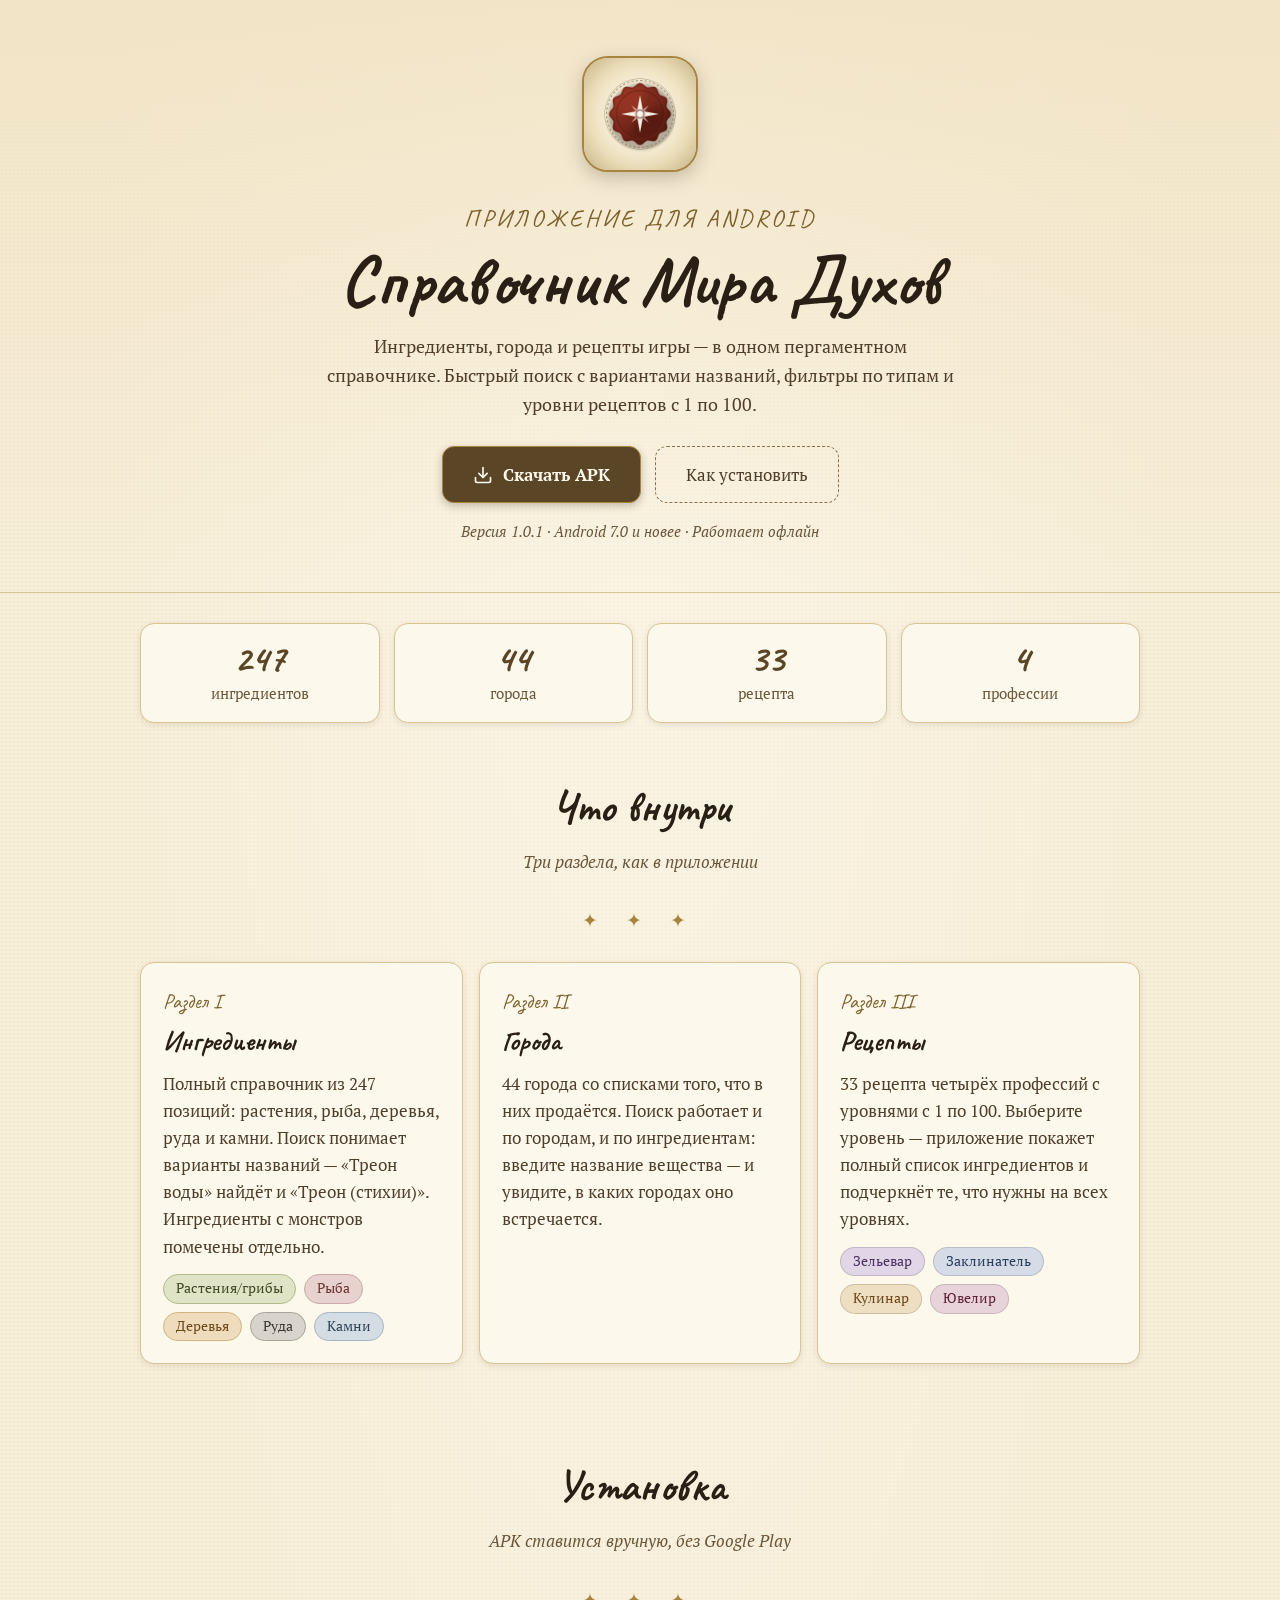
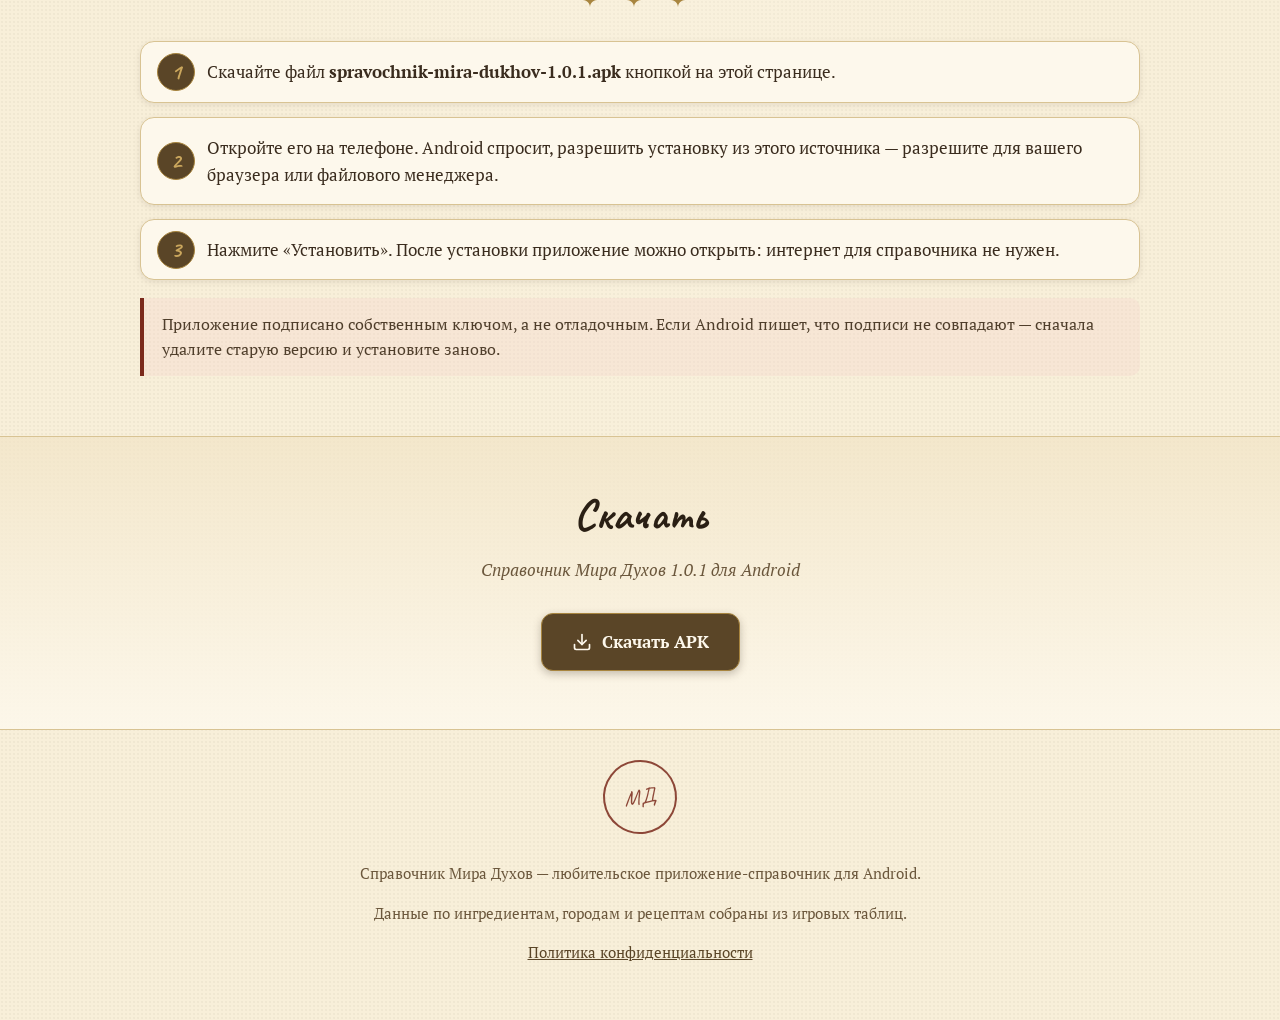
==== index.html @ a64dbea2 "Fix apk" ====
<!DOCTYPE html>
<html lang="ru">
<head>
  <meta charset="utf-8">
  <meta name="viewport" content="width=device-width, initial-scale=1">
  <title>Справочник Мира Духов — ингредиенты, города и рецепты для Android</title>
  <meta name="description" content="Справочник Мира Духов — приложение для Android: 247 ингредиентов, 44 города, 33 рецепта четырёх профессий. Быстрый поиск, фильтры по типам, уровни рецептов с 1 по 100. Скачайте APK.">
  <meta property="og:type" content="website">
  <meta property="og:title" content="Справочник Мира Духов">
  <meta property="og:description" content="Ингредиенты, города и рецепты игры — в одном пергаментном справочнике. APK для Android 7.0+.">
  <link rel="icon" type="image/png" href="./assets/favicon.png">
  <link rel="apple-touch-icon" href="./assets/icon.png">
  <link rel="preconnect" href="https://fonts.googleapis.com">
  <link rel="preconnect" href="https://fonts.gstatic.com" crossorigin>
  <link href="https://fonts.googleapis.com/css2?family=Caveat:wght@400;700&family=PT+Serif:ital,wght@0,400;0,700;1,400&display=swap" rel="stylesheet">
  <style>
    :root {
      --paper-0: #fdf8ec;
      --paper-50: #f8efd9;
      --paper-100: #f1e3c4;
      --paper-200: #e8d7ae;
      --paper-300: #d8c393;
      --ink-200: #8a7250;
      --ink-300: #6b573c;
      --ink-400: #4f3e2b;
      --ink-500: #3a2c1e;
      --ink-600: #2a1f14;
      --gold-300: #cba75d;
      --gold-500: #a8853f;
      --gold-700: #7d612b;
      --seal-500: #7b2a1c;
      --primary-700: #5a4527;
      --hand: 'Caveat', 'Comic Sans MS', cursive;
      --serif: 'PT Serif', Georgia, 'Times New Roman', serif;
    }

    * { box-sizing: border-box; }

    html { scroll-behavior: smooth; }

    body {
      margin: 0;
      font-family: var(--serif);
      font-size: 17px;
      line-height: 1.6;
      color: var(--ink-500);
      background-color: var(--paper-50);
      background-image:
        radial-gradient(ellipse at top, rgba(253, 248, 236, 0.7), transparent 60%),
        radial-gradient(rgba(58, 44, 30, 0.04) 1px, transparent 1px);
      background-size: 100% 100%, 4px 4px;
      -webkit-font-smoothing: antialiased;
    }

    .wrap { max-width: 1040px; margin: 0 auto; padding: 0 20px; }

    a { color: var(--primary-700); }
    a:focus-visible { outline: 2px solid var(--gold-500); outline-offset: 3px; border-radius: 4px; }

    /* ——— Шапка ——— */
    .hero {
      text-align: center;
      padding: 56px 0 34px;
      background: linear-gradient(180deg, rgba(241, 227, 196, 0.9), rgba(248, 239, 217, 0));
      border-bottom: 1px solid var(--paper-300);
    }

    .hero .kicker {
      font-family: var(--hand);
      font-size: 1.5rem;
      letter-spacing: 0.12em;
      text-transform: uppercase;
      color: var(--gold-700);
      margin: 0 0 6px;
    }

    .hero h1 {
      font-family: var(--hand);
      font-weight: 700;
      font-size: clamp(2.7rem, 7vw, 4.4rem);
      line-height: 1.05;
      color: var(--ink-600);
      margin: 0 0 14px;
    }

    .hero .lead { max-width: 640px; margin: 0 auto 26px; font-size: 1.15rem; color: var(--ink-400); }

    .logo {
      width: 116px;
      height: 116px;
      object-fit: cover;
      border-radius: 26px;
      border: 2px solid var(--gold-500);
      box-shadow: 0 6px 18px rgba(58, 44, 30, 0.25);
      margin-bottom: 20px;
      background: var(--paper-0);
    }

    .actions {
      display: flex;
      flex-wrap: wrap;
      gap: 14px;
      justify-content: center;
      align-items: center;
      margin-bottom: 14px;
    }

    .btn {
      display: inline-flex;
      align-items: center;
      gap: 10px;
      font-family: var(--serif);
      font-size: 1.08rem;
      font-weight: 700;
      text-decoration: none;
      padding: 14px 30px;
      border-radius: 12px;
      border: 1px solid var(--gold-500);
      background: var(--primary-700);
      color: var(--paper-0);
      box-shadow: 0 3px 8px rgba(58, 44, 30, 0.28);
      transition: background 0.15s ease, transform 0.15s ease;
    }

    .btn:hover { background: var(--ink-600); transform: translateY(-1px); }
    .btn svg { flex: none; }

    .btn-ghost {
      background: transparent;
      color: var(--ink-400);
      border: 1px dashed var(--ink-200);
      box-shadow: none;
      font-weight: 400;
    }

    .btn-ghost:hover { background: rgba(253, 248, 236, 0.8); color: var(--ink-600); }

    .meta { font-size: 0.95rem; color: var(--ink-300); font-style: italic; }
    /* ——— Цифры ——— */
    .stats {
      display: grid;
      grid-template-columns: repeat(4, 1fr);
      gap: 14px;
      padding: 30px 0 6px;
    }

    .stat {
      background: var(--paper-0);
      border: 1px solid var(--paper-300);
      border-radius: 14px;
      padding: 16px 10px;
      text-align: center;
      box-shadow: 0 2px 6px rgba(58, 44, 30, 0.10);
    }

    .stat b {
      display: block;
      font-family: var(--hand);
      font-weight: 700;
      font-size: 2.4rem;
      line-height: 1;
      color: var(--primary-700);
    }

    .stat span { font-size: 0.95rem; color: var(--ink-300); }

    /* ——— Секции ——— */
    section { padding: 44px 0; }

    .sec-title {
      font-family: var(--hand);
      font-weight: 700;
      font-size: clamp(2rem, 5vw, 2.7rem);
      text-align: center;
      color: var(--ink-600);
      margin: 0 0 6px;
    }

    .sec-sub { text-align: center; color: var(--ink-300); font-style: italic; margin: 0 0 30px; }

    .ornament {
      text-align: center;
      color: var(--gold-500);
      font-size: 1.2rem;
      letter-spacing: 0.6em;
      margin: 0 0 26px;
      user-select: none;
    }

    .cards {
      display: grid;
      grid-template-columns: repeat(auto-fit, minmax(270px, 1fr));
      gap: 16px;
    }

    .card {
      background: var(--paper-0);
      border: 1px solid var(--paper-300);
      border-radius: 14px;
      padding: 22px;
      box-shadow: 0 2px 6px rgba(58, 44, 30, 0.10);
    }

    .card h3 {
      font-family: var(--hand);
      font-weight: 700;
      font-size: 1.7rem;
      margin: 0 0 6px;
      color: var(--ink-600);
    }

    .card p { margin: 0; color: var(--ink-400); }
    .card .num {
      font-family: var(--hand);
      font-size: 1.3rem;
      color: var(--gold-700);
      display: block;
      margin-bottom: 2px;
    }

    .chips { margin-top: 14px; display: flex; flex-wrap: wrap; gap: 8px; }

    .chip {
      font-size: 0.85rem;
      padding: 3px 12px;
      border-radius: 999px;
      border: 1px solid;
    }

    .chip-plants { background: #dfe4c6; border-color: #b0bb8a; color: #3f4b26; }
    .chip-fish   { background: #e8d2d0; border-color: #c9a9a5; color: #6b3630; }
    .chip-trees  { background: #eedcbc; border-color: #d0b482; color: #6d4a1c; }
    .chip-ore    { background: #d8d4cc; border-color: #a8a29a; color: #3b3833; }
    .chip-stones { background: #d5dde4; border-color: #a6b5c2; color: #2f4356; }

    .prof { margin-top: 14px; display: flex; flex-wrap: wrap; gap: 8px; }
    .prof span {
      font-size: 0.85rem;
      padding: 3px 12px;
      border-radius: 999px;
      border: 1px solid rgba(58, 44, 30, 0.18);
    }
    .prof .p-alchemist { background: #e0d6e8; color: #4a2f5f; }
    .prof .p-enchanter { background: #d5dce8; color: #2b3c5c; }
    .prof .p-cook      { background: #eedec2; color: #6b4718; }
    .prof .p-jeweler   { background: #e8d3da; color: #5f2338; }
    /* ——— Установка ——— */
    .steps { counter-reset: step; list-style: none; margin: 0; padding: 0; display: grid; gap: 14px; }
    .steps li {
      counter-increment: step;
      position: relative;
      background: var(--paper-0);
      border: 1px solid var(--paper-300);
      border-radius: 14px;
      padding: 16px 18px 16px 66px;
      box-shadow: 0 2px 6px rgba(58, 44, 30, 0.10);
    }
    .steps li::before {
      content: counter(step);
      position: absolute;
      left: 16px;
      top: 50%;
      transform: translateY(-50%);
      width: 36px;
      height: 36px;
      border-radius: 50%;
      background: var(--primary-700);
      color: var(--gold-300);
      border: 1px solid var(--gold-500);
      font-family: var(--hand);
      font-weight: 700;
      font-size: 1.4rem;
      display: flex;
      align-items: center;
      justify-content: center;
    }
    .steps li p { margin: 0; }

    .note {
      margin-top: 18px;
      padding: 14px 18px;
      border-left: 4px solid var(--seal-500);
      background: rgba(243, 213, 202, 0.35);
      border-radius: 0 10px 10px 0;
      color: var(--ink-400);
      font-size: 0.98rem;
    }

    /* ——— Скачать ——— */
    .download {
      text-align: center;
      background: linear-gradient(180deg, rgba(241, 227, 196, 0.65), rgba(253, 248, 236, 0.9));
      border-top: 1px solid var(--paper-300);
      border-bottom: 1px solid var(--paper-300);
    }
    .download .hint { color: var(--ink-300); font-size: 0.95rem; margin-top: 14px; }

    footer {
      text-align: center;
      padding: 30px 20px 40px;
      color: var(--ink-300);
      font-size: 0.95rem;
    }
    footer .seal {
      display: inline-block;
      font-family: var(--hand);
      font-size: 1.35rem;
      color: var(--seal-500);
      border: 2px solid var(--seal-500);
      border-radius: 50%;
      width: 74px;
      height: 74px;
      line-height: 70px;
      transform: rotate(-8deg);
      margin-bottom: 12px;
      opacity: 0.85;
      user-select: none;
    }

    @media (max-width: 720px) {
      .stats { grid-template-columns: repeat(2, 1fr); }
      section { padding: 34px 0; }
    }



  </style>
</head>
<body>
  <header class="hero">
    <div class="wrap">
      <img class="logo" src="./assets/icon.png" alt="Иконка приложения «Справочник Мира Духов»" width="116" height="116">
      <p class="kicker">Приложение для Android</p>
      <h1>Справочник Мира&nbsp;Духов</h1>
      <p class="lead">
        Ингредиенты, города и рецепты игры — в одном пергаментном справочнике.
        Быстрый поиск с вариантами названий, фильтры по типам и уровни рецептов с 1 по 100.
      </p>
      <div class="actions">
        <a class="btn" href="./download/spravochnik-mira-dukhov-1.0.1.apk" download>
          <svg width="20" height="20" viewBox="0 0 24 24" fill="none" stroke="currentColor" stroke-width="2" stroke-linecap="round" stroke-linejoin="round" aria-hidden="true"><path d="M21 15v4a2 2 0 0 1-2 2H5a2 2 0 0 1-2-2v-4"/><polyline points="7 10 12 15 17 10"/><line x1="12" y1="15" x2="12" y2="3"/></svg>
          Скачать APK
        </a>
        <a class="btn btn-ghost" href="#ustanovka">Как установить</a>
      </div>
      <p class="meta">Версия 1.0.1 · Android 7.0 и новее · Работает офлайн</p>
    </div>
  </header>

  <main>
    <div class="wrap">
      <div class="stats">
        <div class="stat"><b>247</b><span>ингредиентов</span></div>
        <div class="stat"><b>44</b><span>города</span></div>
        <div class="stat"><b>33</b><span>рецепта</span></div>
        <div class="stat"><b>4</b><span>профессии</span></div>
      </div>
    </div>
    <section id="vozmozhnosti">
      <div class="wrap">
        <h2 class="sec-title">Что внутри</h2>
        <p class="sec-sub">Три раздела, как в приложении</p>
        <div class="ornament" aria-hidden="true">✦ ✦ ✦</div>

        <div class="cards">
          <article class="card">
            <span class="num">Раздел I</span>
            <h3>Ингредиенты</h3>
            <p>
              Полный справочник из 247 позиций: растения, рыба, деревья, руда и камни.
              Поиск понимает варианты названий — «Треон воды» найдёт и «Треон (стихии)».
              Ингредиенты с монстров помечены отдельно.
            </p>
            <div class="chips">
              <span class="chip chip-plants">Растения/грибы</span>
              <span class="chip chip-fish">Рыба</span>
              <span class="chip chip-trees">Деревья</span>
              <span class="chip chip-ore">Руда</span>
              <span class="chip chip-stones">Камни</span>
            </div>
          </article>

          <article class="card">
            <span class="num">Раздел II</span>
            <h3>Города</h3>
            <p>
              44 города со списками того, что в них продаётся. Поиск работает и по городам,
              и по ингредиентам: введите название вещества — и увидите, в каких городах
              оно встречается.
            </p>
          </article>

          <article class="card">
            <span class="num">Раздел III</span>
            <h3>Рецепты</h3>
            <p>
              33 рецепта четырёх профессий с уровнями с 1 по 100. Выберите уровень —
              приложение покажет полный список ингредиентов и подчеркнёт те,
              что нужны на всех уровнях.
            </p>
            <div class="prof">
              <span class="p-alchemist">Зельевар</span>
              <span class="p-enchanter">Заклинатель</span>
              <span class="p-cook">Кулинар</span>
              <span class="p-jeweler">Ювелир</span>
            </div>
          </article>
        </div>
      </div>
    </section>
    <section id="ustanovka">
      <div class="wrap">
        <h2 class="sec-title">Установка</h2>
        <p class="sec-sub">APK ставится вручную, без Google Play</p>
        <div class="ornament" aria-hidden="true">✦ ✦ ✦</div>

        <ol class="steps">
          <li><p>Скачайте файл <strong>spravochnik-mira-dukhov-1.0.1.apk</strong> кнопкой на этой странице.</p></li>
          <li><p>Откройте его на телефоне. Android спросит, разрешить установку из этого источника — разрешите для вашего браузера или файлового менеджера.</p></li>
          <li><p>Нажмите «Установить». После установки приложение можно открыть: интернет для справочника не нужен.</p></li>
        </ol>

        <p class="note">
          Приложение подписано собственным ключом, а не отладочным. Если Android пишет,
          что подписи не совпадают — сначала удалите старую версию и установите заново.
        </p>
      </div>
    </section>
  </main>

  <section class="download" id="skachat">
    <div class="wrap">
      <h2 class="sec-title">Скачать</h2>
      <p class="sec-sub">Справочник Мира Духов 1.0.1 для Android</p>
      <div class="actions">
        <a class="btn" href="./download/spravochnik-mira-dukhov-1.0.1.apk" download>
          <svg width="20" height="20" viewBox="0 0 24 24" fill="none" stroke="currentColor" stroke-width="2" stroke-linecap="round" stroke-linejoin="round" aria-hidden="true"><path d="M21 15v4a2 2 0 0 1-2 2H5a2 2 0 0 1-2-2v-4"/><polyline points="7 10 12 15 17 10"/><line x1="12" y1="15" x2="12" y2="3"/></svg>
          Скачать APK
        </a>
      </div>
    </div>
  </section>

  <footer>
    <div class="seal" aria-hidden="true">МД</div>
    <p>Справочник Мира Духов — любительское приложение-справочник для Android.</p>
    <p>Данные по ингредиентам, городам и рецептам собраны из игровых таблиц.</p>
    <p><a href="./privacy.html">Политика конфиденциальности</a></p>
  </footer>




</body>
</html>
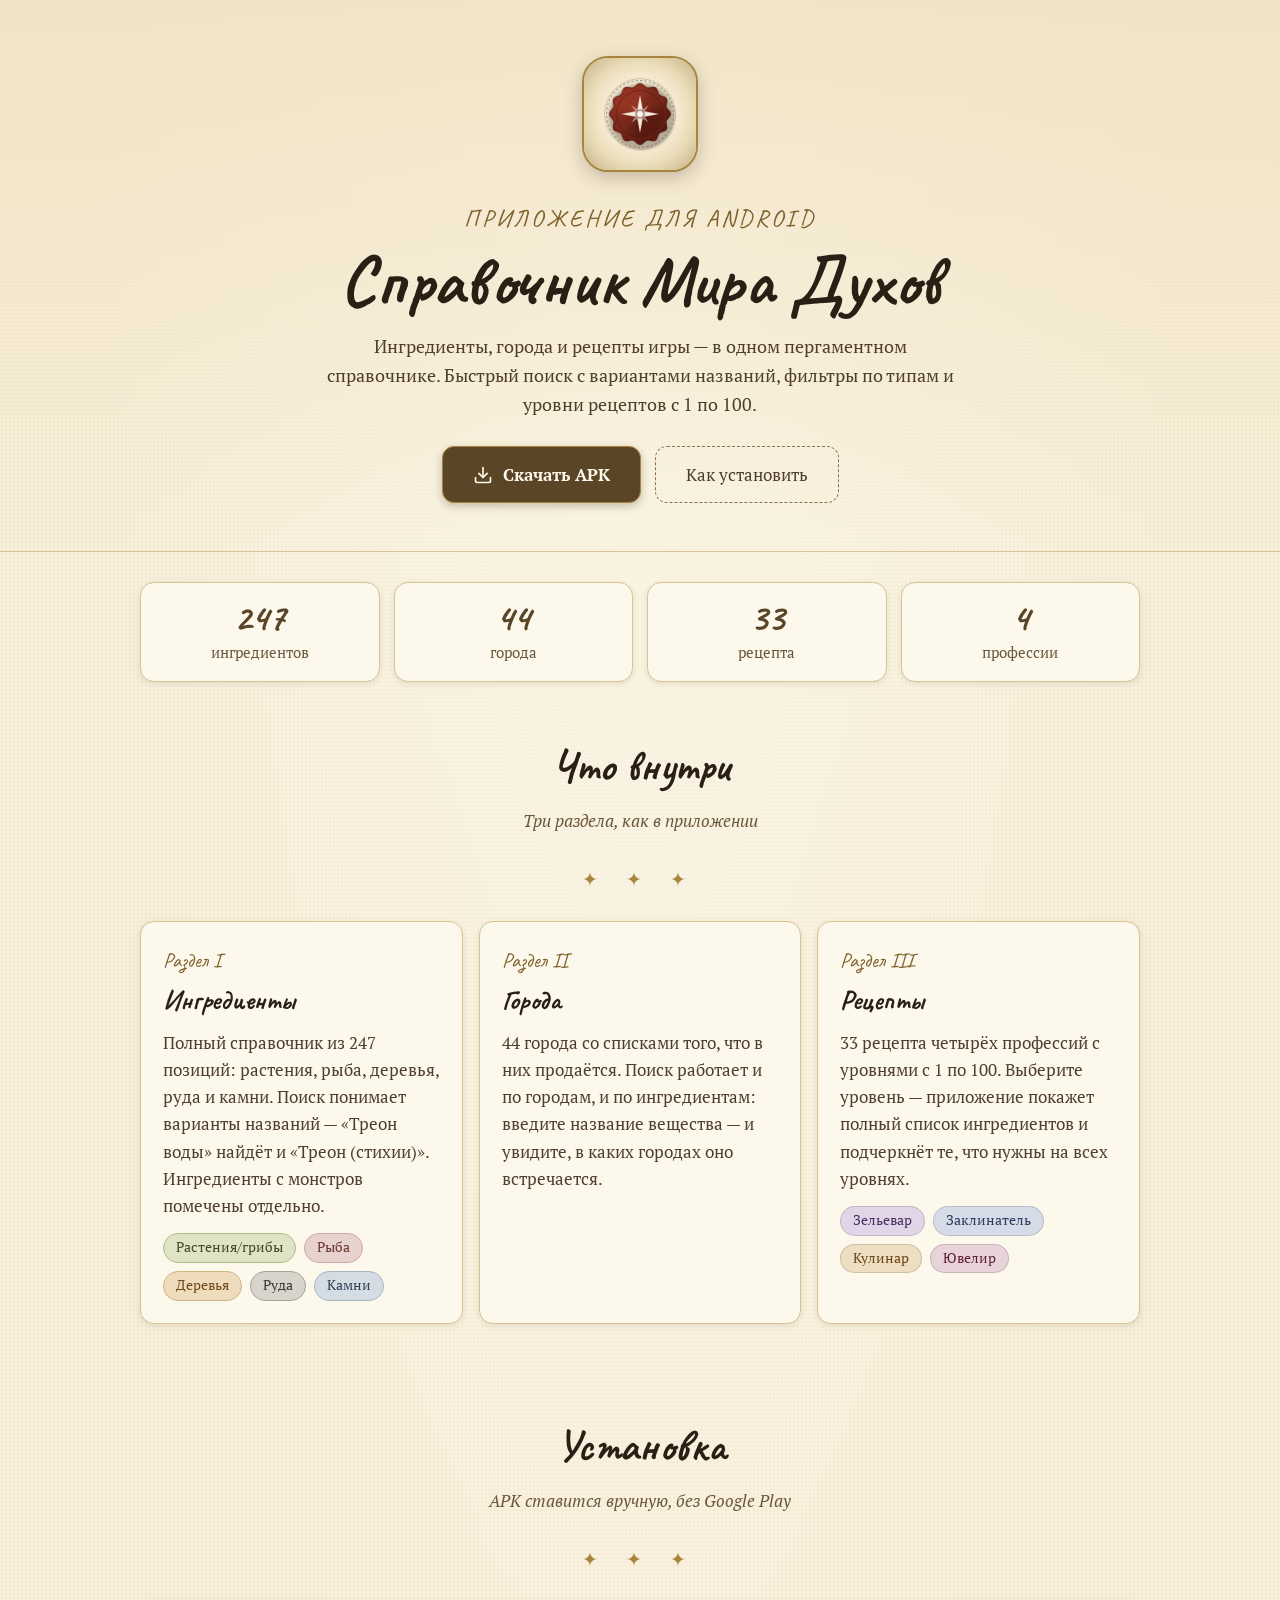
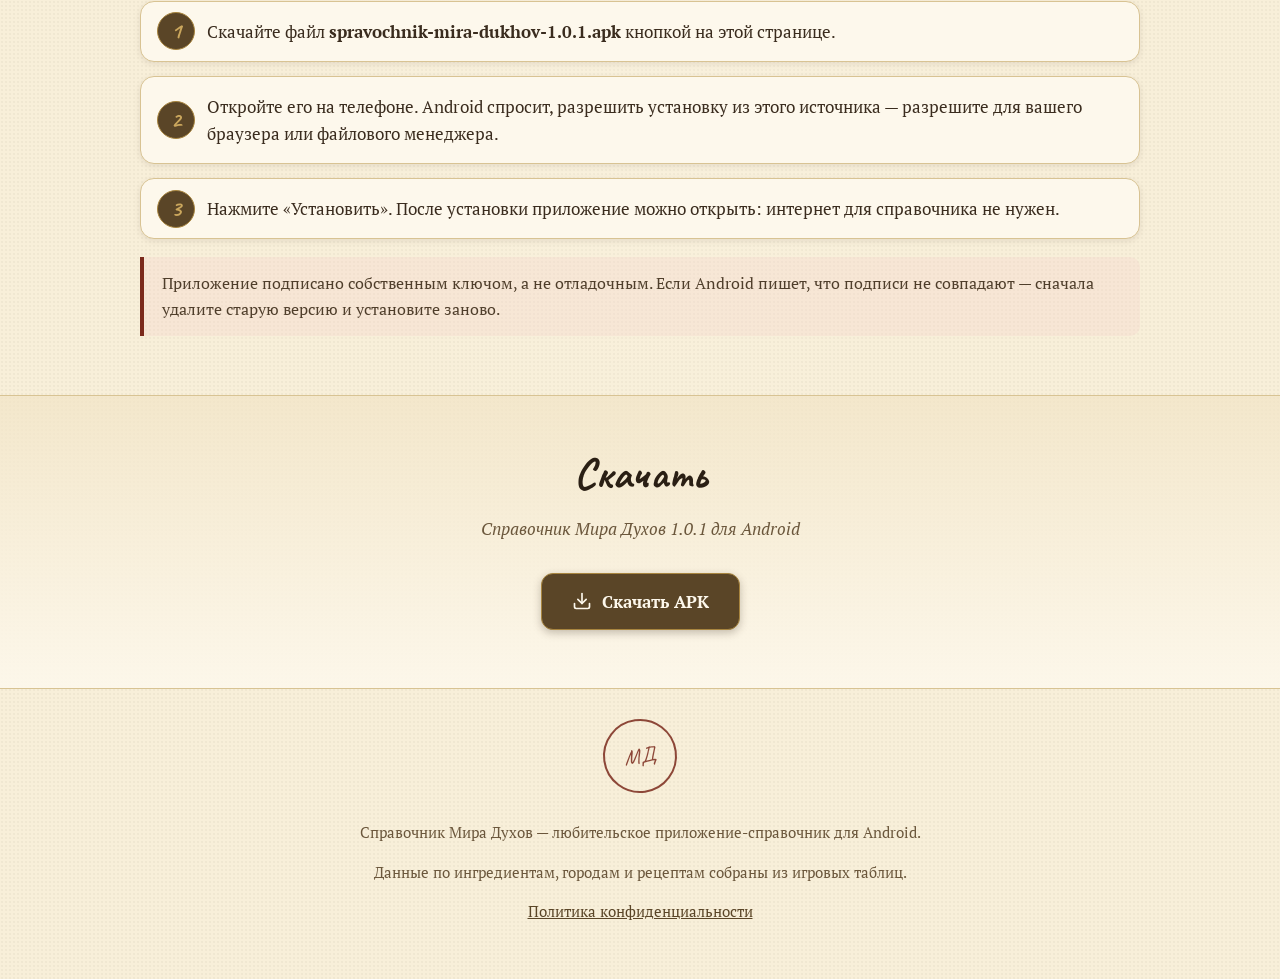
==== commit 0eae688c: "333" ====
--- a/index.html
+++ b/index.html
@@ -337,13 +337,12 @@
         Быстрый поиск с вариантами названий, фильтры по типам и уровни рецептов с 1 по 100.
       </p>
       <div class="actions">
-        <a class="btn" href="./download/spravochnik-mira-dukhov-1.0.1.apk" download>
+        <a class="btn" href="https://drive.google.com/file/d/14xsrEfOqKWmic4n3ICJYw8jqFgLsECsy/view?usp=sharing" download>
           <svg width="20" height="20" viewBox="0 0 24 24" fill="none" stroke="currentColor" stroke-width="2" stroke-linecap="round" stroke-linejoin="round" aria-hidden="true"><path d="M21 15v4a2 2 0 0 1-2 2H5a2 2 0 0 1-2-2v-4"/><polyline points="7 10 12 15 17 10"/><line x1="12" y1="15" x2="12" y2="3"/></svg>
           Скачать APK
         </a>
         <a class="btn btn-ghost" href="#ustanovka">Как установить</a>
       </div>
-      <p class="meta">Версия 1.0.1 · Android 7.0 и новее · Работает офлайн</p>
     </div>
   </header>
 
@@ -433,7 +432,7 @@
       <h2 class="sec-title">Скачать</h2>
       <p class="sec-sub">Справочник Мира Духов 1.0.1 для Android</p>
       <div class="actions">
-        <a class="btn" href="./download/spravochnik-mira-dukhov-1.0.1.apk" download>
+        <a class="btn" href="https://drive.google.com/file/d/14xsrEfOqKWmic4n3ICJYw8jqFgLsECsy/view?usp=sharing" download>
           <svg width="20" height="20" viewBox="0 0 24 24" fill="none" stroke="currentColor" stroke-width="2" stroke-linecap="round" stroke-linejoin="round" aria-hidden="true"><path d="M21 15v4a2 2 0 0 1-2 2H5a2 2 0 0 1-2-2v-4"/><polyline points="7 10 12 15 17 10"/><line x1="12" y1="15" x2="12" y2="3"/></svg>
           Скачать APK
         </a>
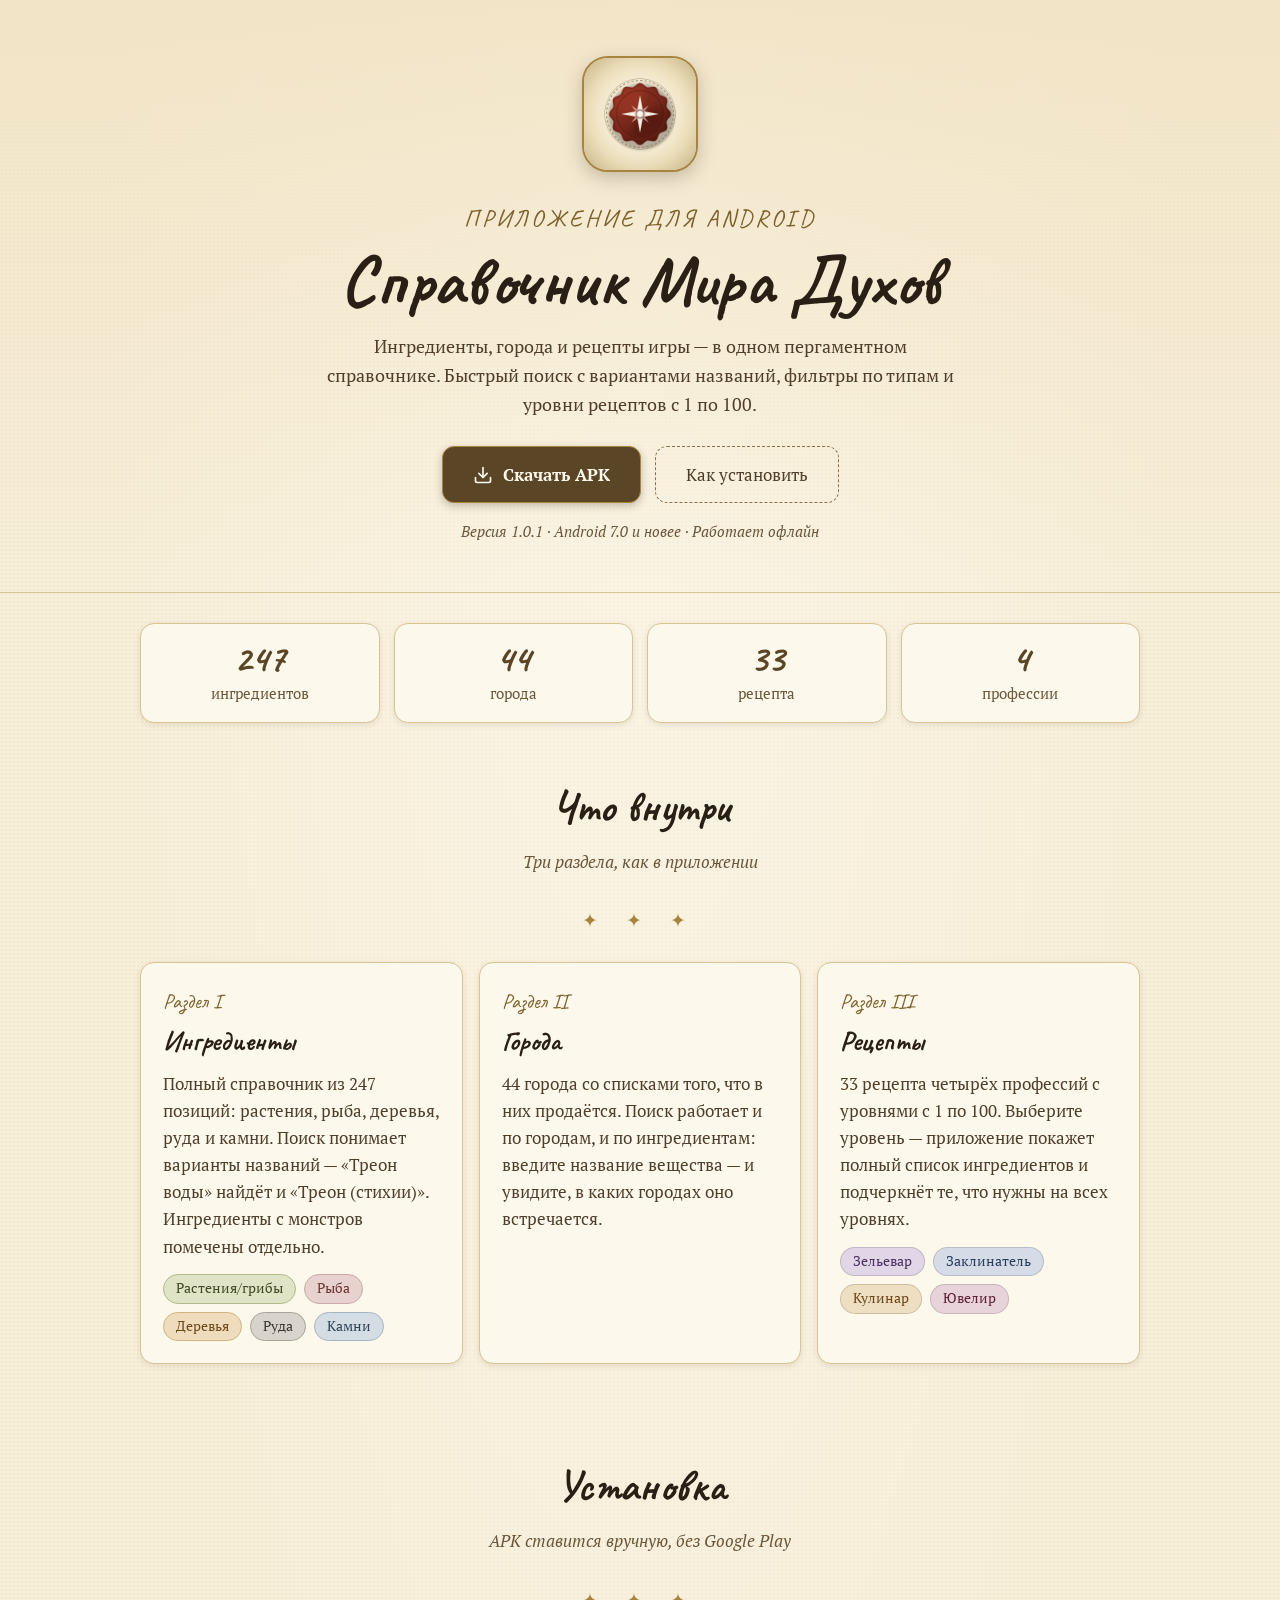
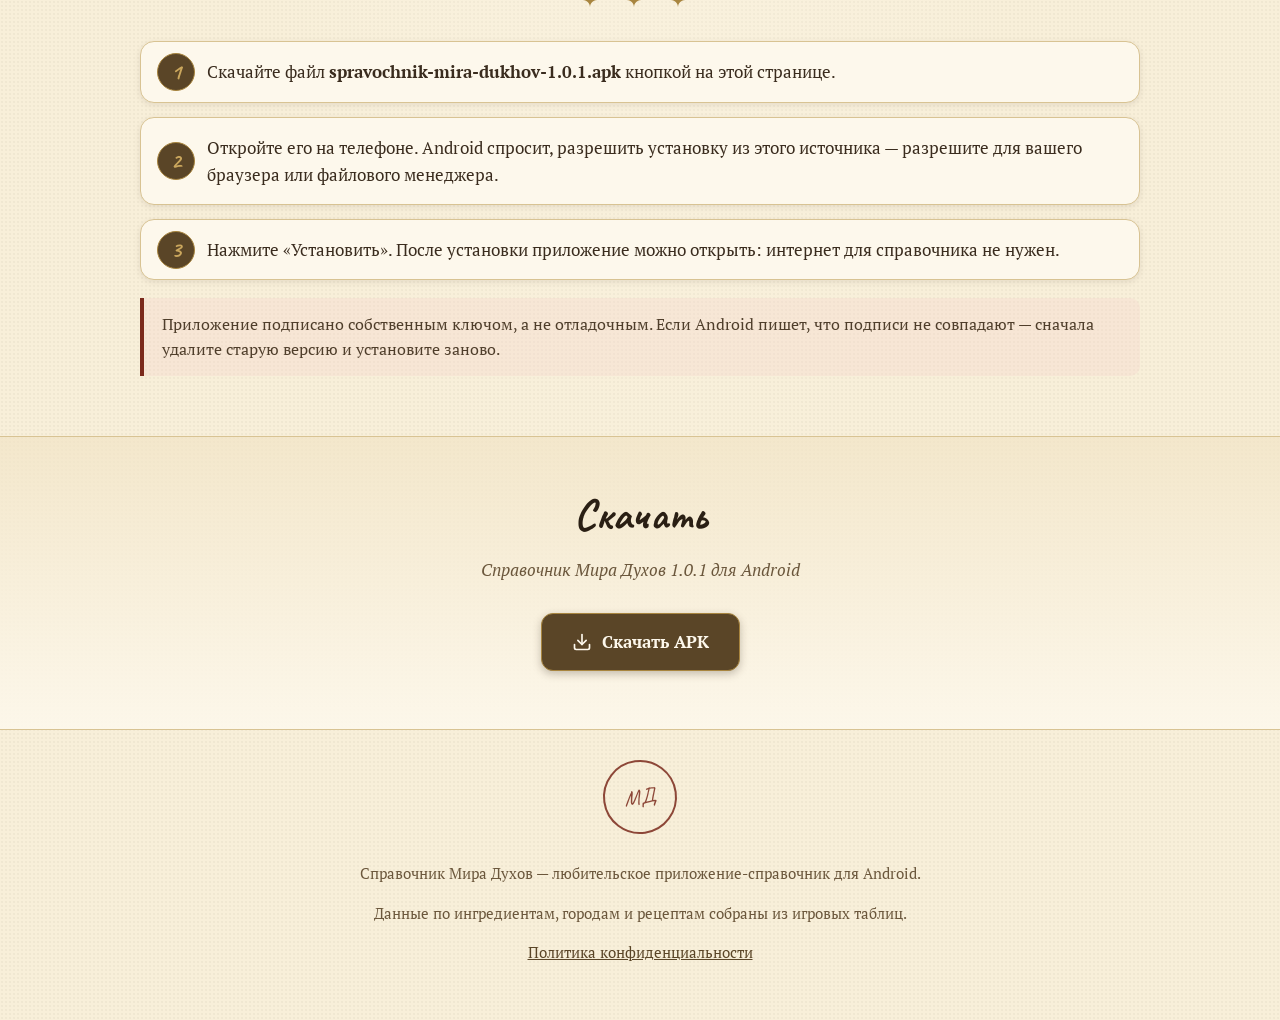
==== commit b18bac41: "Revert" ====
--- a/index.html
+++ b/index.html
@@ -337,12 +337,13 @@
         Быстрый поиск с вариантами названий, фильтры по типам и уровни рецептов с 1 по 100.
       </p>
       <div class="actions">
-        <a class="btn" href="https://drive.google.com/file/d/14xsrEfOqKWmic4n3ICJYw8jqFgLsECsy/view?usp=sharing" download>
+        <a class="btn" href="./download/spravochnik-mira-dukhov-1.0.2.apk" download>
           <svg width="20" height="20" viewBox="0 0 24 24" fill="none" stroke="currentColor" stroke-width="2" stroke-linecap="round" stroke-linejoin="round" aria-hidden="true"><path d="M21 15v4a2 2 0 0 1-2 2H5a2 2 0 0 1-2-2v-4"/><polyline points="7 10 12 15 17 10"/><line x1="12" y1="15" x2="12" y2="3"/></svg>
           Скачать APK
         </a>
         <a class="btn btn-ghost" href="#ustanovka">Как установить</a>
       </div>
+      <p class="meta">Версия 1.0.1 · Android 7.0 и новее · Работает офлайн</p>
     </div>
   </header>
 
@@ -432,7 +433,7 @@
       <h2 class="sec-title">Скачать</h2>
       <p class="sec-sub">Справочник Мира Духов 1.0.1 для Android</p>
       <div class="actions">
-        <a class="btn" href="https://drive.google.com/file/d/14xsrEfOqKWmic4n3ICJYw8jqFgLsECsy/view?usp=sharing" download>
+        <a class="btn" href="./download/spravochnik-mira-dukhov-1.0.2.apk" download>
           <svg width="20" height="20" viewBox="0 0 24 24" fill="none" stroke="currentColor" stroke-width="2" stroke-linecap="round" stroke-linejoin="round" aria-hidden="true"><path d="M21 15v4a2 2 0 0 1-2 2H5a2 2 0 0 1-2-2v-4"/><polyline points="7 10 12 15 17 10"/><line x1="12" y1="15" x2="12" y2="3"/></svg>
           Скачать APK
         </a>
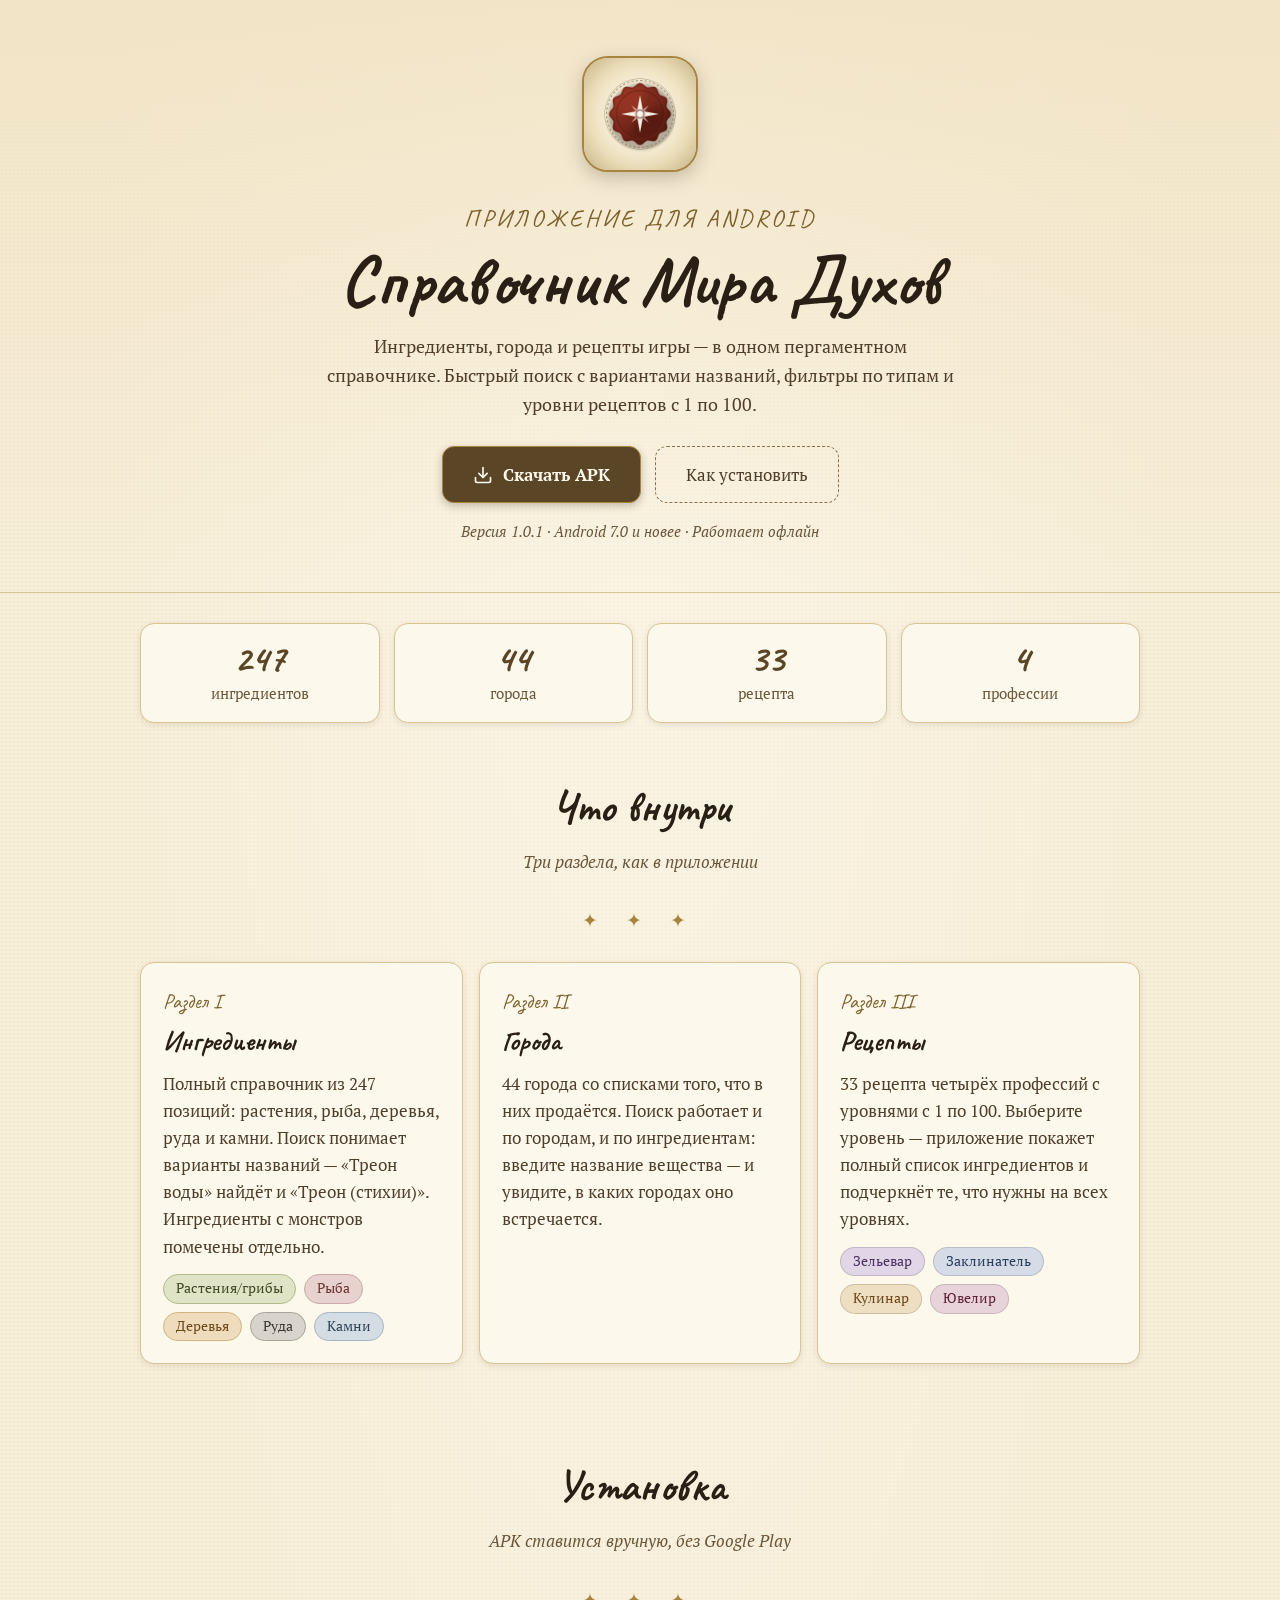
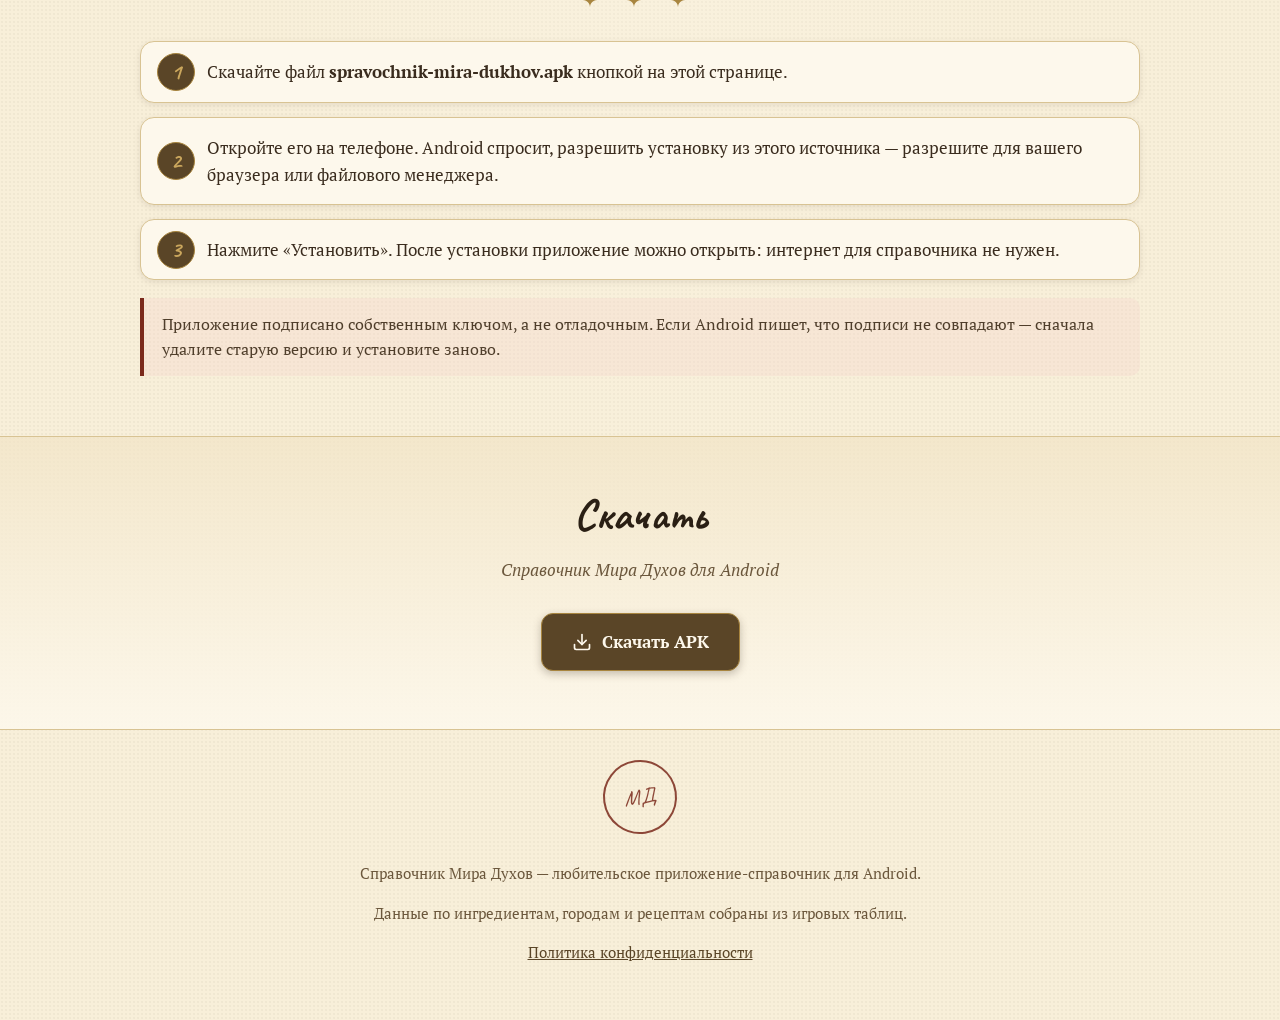
==== commit 062df811: "fix index apk" ====
--- a/index.html
+++ b/index.html
@@ -337,7 +337,7 @@
         Быстрый поиск с вариантами названий, фильтры по типам и уровни рецептов с 1 по 100.
       </p>
       <div class="actions">
-        <a class="btn" href="./download/spravochnik-mira-dukhov-1.0.2.apk" download>
+        <a class="btn" href="./download/spravochnik-mira-dukhov.apk" download>
           <svg width="20" height="20" viewBox="0 0 24 24" fill="none" stroke="currentColor" stroke-width="2" stroke-linecap="round" stroke-linejoin="round" aria-hidden="true"><path d="M21 15v4a2 2 0 0 1-2 2H5a2 2 0 0 1-2-2v-4"/><polyline points="7 10 12 15 17 10"/><line x1="12" y1="15" x2="12" y2="3"/></svg>
           Скачать APK
         </a>
@@ -415,7 +415,7 @@
         <div class="ornament" aria-hidden="true">✦ ✦ ✦</div>
 
         <ol class="steps">
-          <li><p>Скачайте файл <strong>spravochnik-mira-dukhov-1.0.1.apk</strong> кнопкой на этой странице.</p></li>
+          <li><p>Скачайте файл <strong>spravochnik-mira-dukhov.apk</strong> кнопкой на этой странице.</p></li>
           <li><p>Откройте его на телефоне. Android спросит, разрешить установку из этого источника — разрешите для вашего браузера или файлового менеджера.</p></li>
           <li><p>Нажмите «Установить». После установки приложение можно открыть: интернет для справочника не нужен.</p></li>
         </ol>
@@ -431,9 +431,9 @@
   <section class="download" id="skachat">
     <div class="wrap">
       <h2 class="sec-title">Скачать</h2>
-      <p class="sec-sub">Справочник Мира Духов 1.0.1 для Android</p>
+      <p class="sec-sub">Справочник Мира Духов для Android</p>
       <div class="actions">
-        <a class="btn" href="./download/spravochnik-mira-dukhov-1.0.2.apk" download>
+        <a class="btn" href="./download/spravochnik-mira-dukhov.apk" download>
           <svg width="20" height="20" viewBox="0 0 24 24" fill="none" stroke="currentColor" stroke-width="2" stroke-linecap="round" stroke-linejoin="round" aria-hidden="true"><path d="M21 15v4a2 2 0 0 1-2 2H5a2 2 0 0 1-2-2v-4"/><polyline points="7 10 12 15 17 10"/><line x1="12" y1="15" x2="12" y2="3"/></svg>
           Скачать APK
         </a>
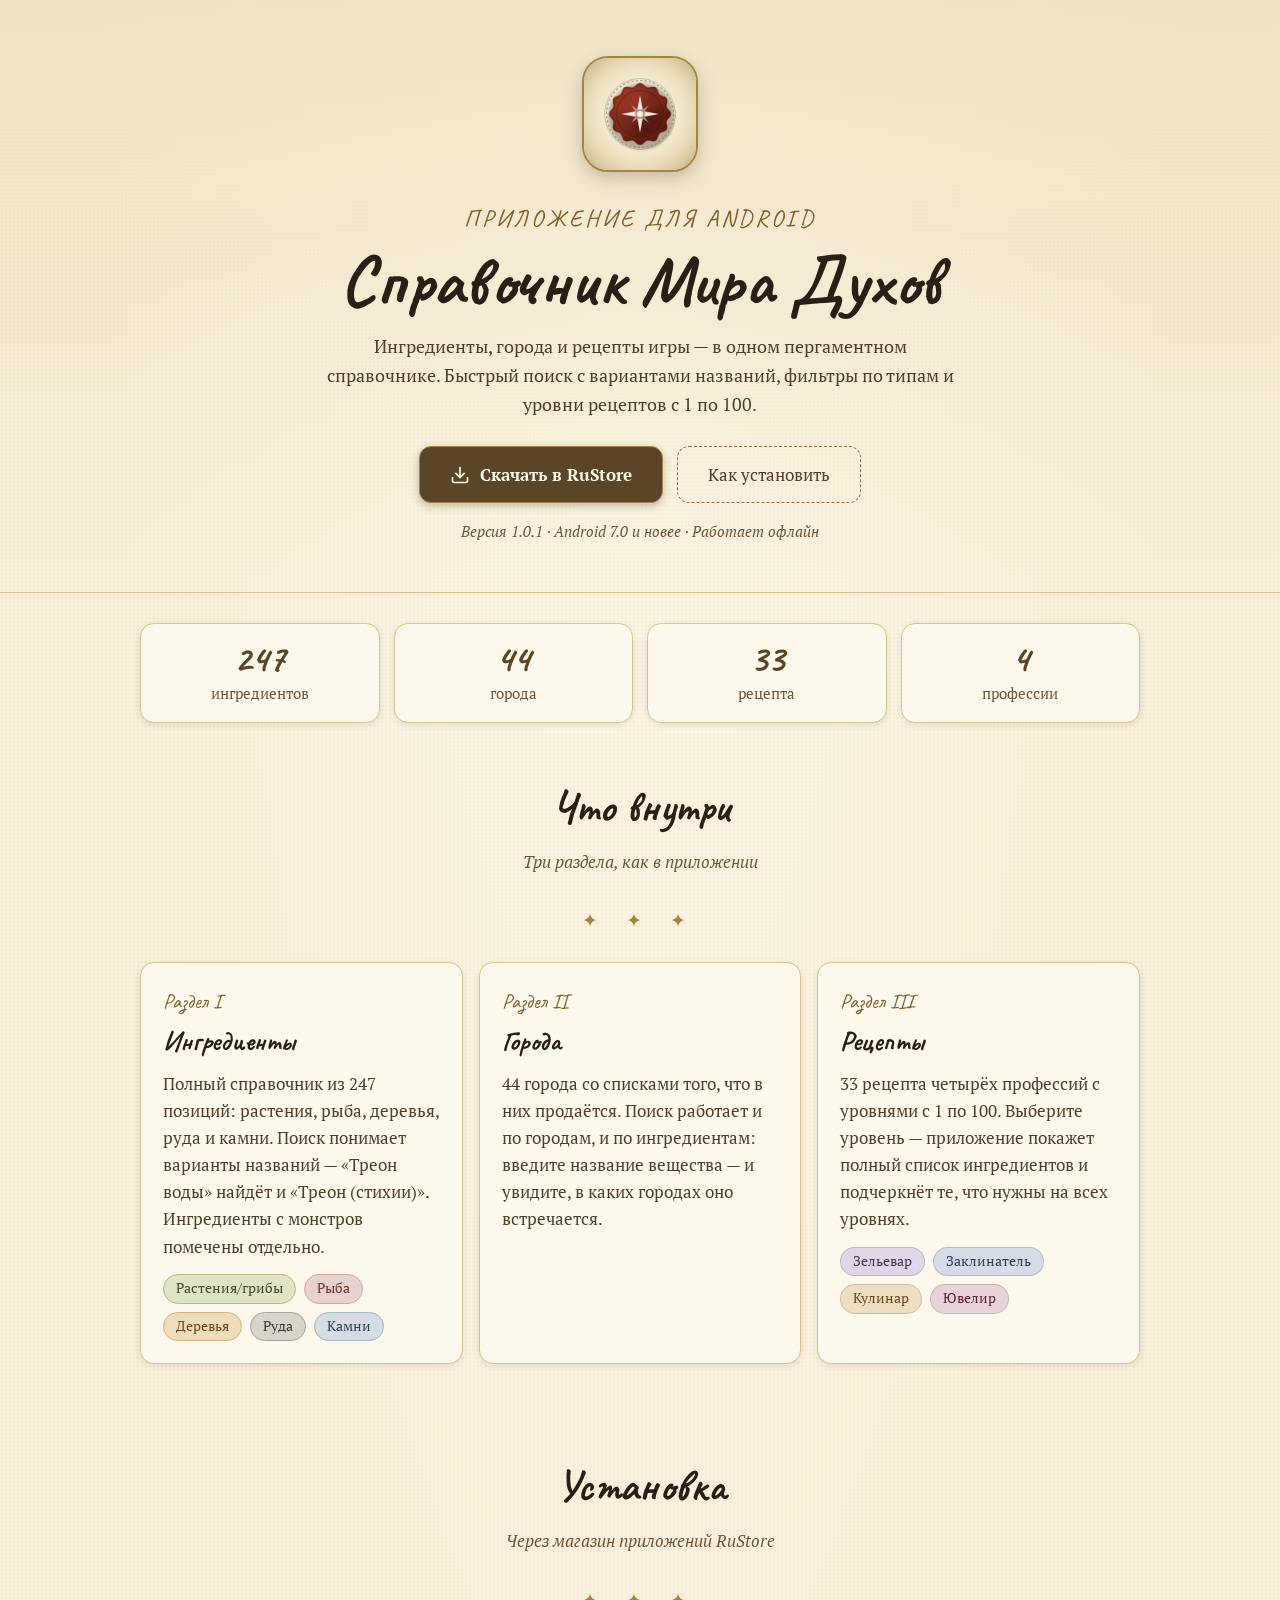
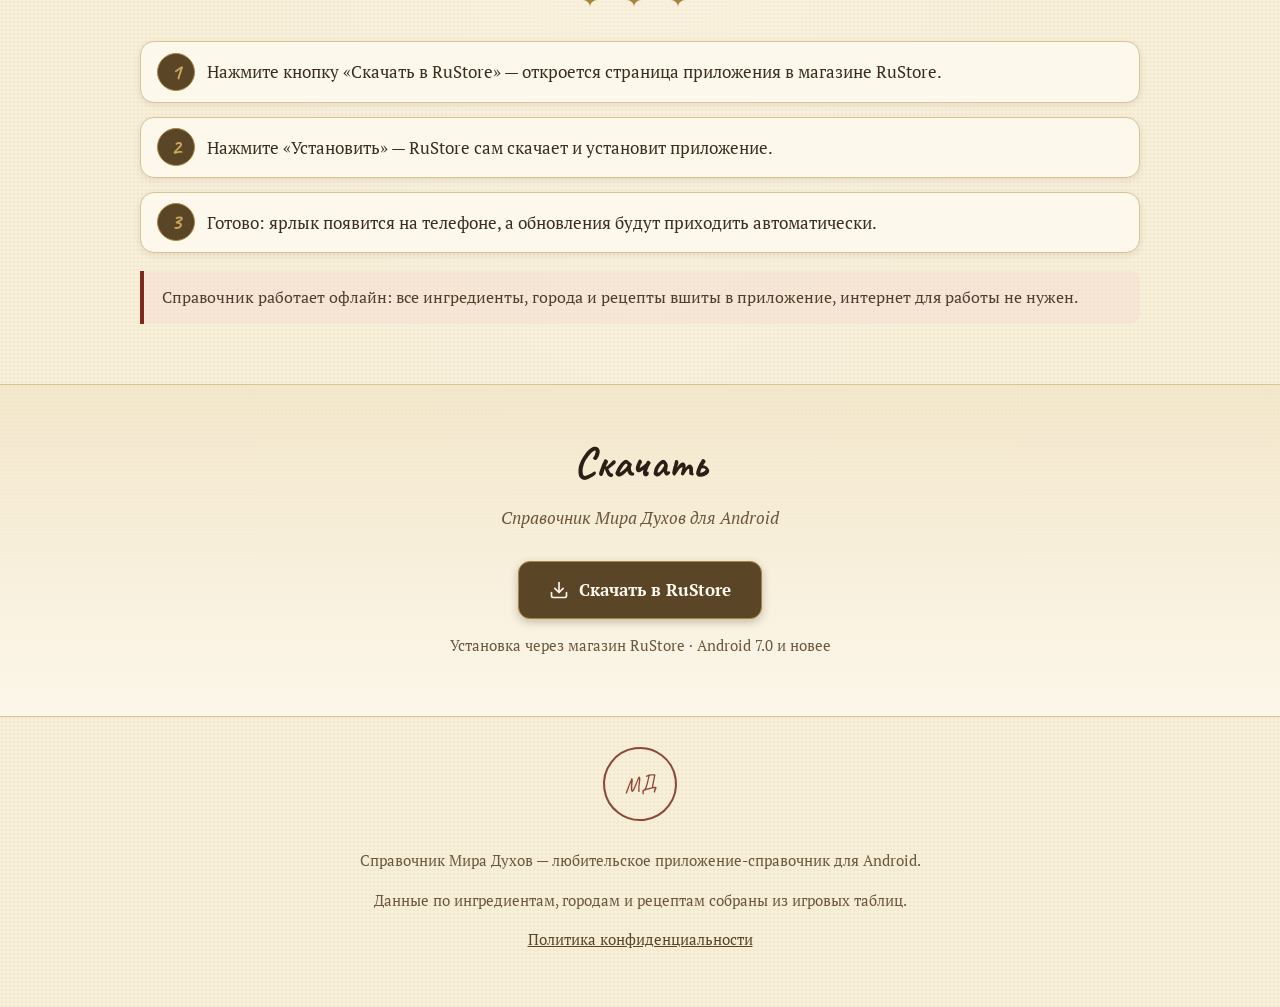
==== commit 2c12519b: "Заменить скачивание APK ссылкой на RuStore" ====
--- a/index.html
+++ b/index.html
@@ -4,10 +4,10 @@
   <meta charset="utf-8">
   <meta name="viewport" content="width=device-width, initial-scale=1">
   <title>Справочник Мира Духов — ингредиенты, города и рецепты для Android</title>
-  <meta name="description" content="Справочник Мира Духов — приложение для Android: 247 ингредиентов, 44 города, 33 рецепта четырёх профессий. Быстрый поиск, фильтры по типам, уровни рецептов с 1 по 100. Скачайте APK.">
+  <meta name="description" content="Справочник Мира Духов — приложение для Android: 247 ингредиентов, 44 города, 33 рецепта четырёх профессий. Быстрый поиск, фильтры по типам, уровни рецептов с 1 по 100. Скачайте в RuStore.">
   <meta property="og:type" content="website">
   <meta property="og:title" content="Справочник Мира Духов">
-  <meta property="og:description" content="Ингредиенты, города и рецепты игры — в одном пергаментном справочнике. APK для Android 7.0+.">
+  <meta property="og:description" content="Ингредиенты, города и рецепты игры — в одном пергаментном справочнике. Для Android 7.0+, установка через RuStore.">
   <link rel="icon" type="image/png" href="./assets/favicon.png">
   <link rel="apple-touch-icon" href="./assets/icon.png">
   <link rel="preconnect" href="https://fonts.googleapis.com">
@@ -337,9 +337,9 @@
         Быстрый поиск с вариантами названий, фильтры по типам и уровни рецептов с 1 по 100.
       </p>
       <div class="actions">
-        <a class="btn" href="./download/spravochnik-mira-dukhov.apk" download>
+        <a class="btn" href="https://www.rustore.ru/catalog/app/com.ingredientroute.app">
           <svg width="20" height="20" viewBox="0 0 24 24" fill="none" stroke="currentColor" stroke-width="2" stroke-linecap="round" stroke-linejoin="round" aria-hidden="true"><path d="M21 15v4a2 2 0 0 1-2 2H5a2 2 0 0 1-2-2v-4"/><polyline points="7 10 12 15 17 10"/><line x1="12" y1="15" x2="12" y2="3"/></svg>
-          Скачать APK
+          Скачать в RuStore
         </a>
         <a class="btn btn-ghost" href="#ustanovka">Как установить</a>
       </div>
@@ -411,18 +411,18 @@
     <section id="ustanovka">
       <div class="wrap">
         <h2 class="sec-title">Установка</h2>
-        <p class="sec-sub">APK ставится вручную, без Google Play</p>
+        <p class="sec-sub">Через магазин приложений RuStore</p>
         <div class="ornament" aria-hidden="true">✦ ✦ ✦</div>
 
         <ol class="steps">
-          <li><p>Скачайте файл <strong>spravochnik-mira-dukhov.apk</strong> кнопкой на этой странице.</p></li>
-          <li><p>Откройте его на телефоне. Android спросит, разрешить установку из этого источника — разрешите для вашего браузера или файлового менеджера.</p></li>
-          <li><p>Нажмите «Установить». После установки приложение можно открыть: интернет для справочника не нужен.</p></li>
+          <li><p>Нажмите кнопку «Скачать в RuStore» — откроется страница приложения в магазине RuStore.</p></li>
+          <li><p>Нажмите «Установить» — RuStore сам скачает и установит приложение.</p></li>
+          <li><p>Готово: ярлык появится на телефоне, а обновления будут приходить автоматически.</p></li>
         </ol>
 
         <p class="note">
-          Приложение подписано собственным ключом, а не отладочным. Если Android пишет,
-          что подписи не совпадают — сначала удалите старую версию и установите заново.
+          Справочник работает офлайн: все ингредиенты, города и рецепты вшиты в приложение,
+          интернет для работы не нужен.
         </p>
       </div>
     </section>
@@ -433,11 +433,12 @@
       <h2 class="sec-title">Скачать</h2>
       <p class="sec-sub">Справочник Мира Духов для Android</p>
       <div class="actions">
-        <a class="btn" href="./download/spravochnik-mira-dukhov.apk" download>
+        <a class="btn" href="https://www.rustore.ru/catalog/app/com.ingredientroute.app">
           <svg width="20" height="20" viewBox="0 0 24 24" fill="none" stroke="currentColor" stroke-width="2" stroke-linecap="round" stroke-linejoin="round" aria-hidden="true"><path d="M21 15v4a2 2 0 0 1-2 2H5a2 2 0 0 1-2-2v-4"/><polyline points="7 10 12 15 17 10"/><line x1="12" y1="15" x2="12" y2="3"/></svg>
-          Скачать APK
+          Скачать в RuStore
         </a>
       </div>
+      <p class="hint">Установка через магазин RuStore · Android 7.0 и новее</p>
     </div>
   </section>
 
